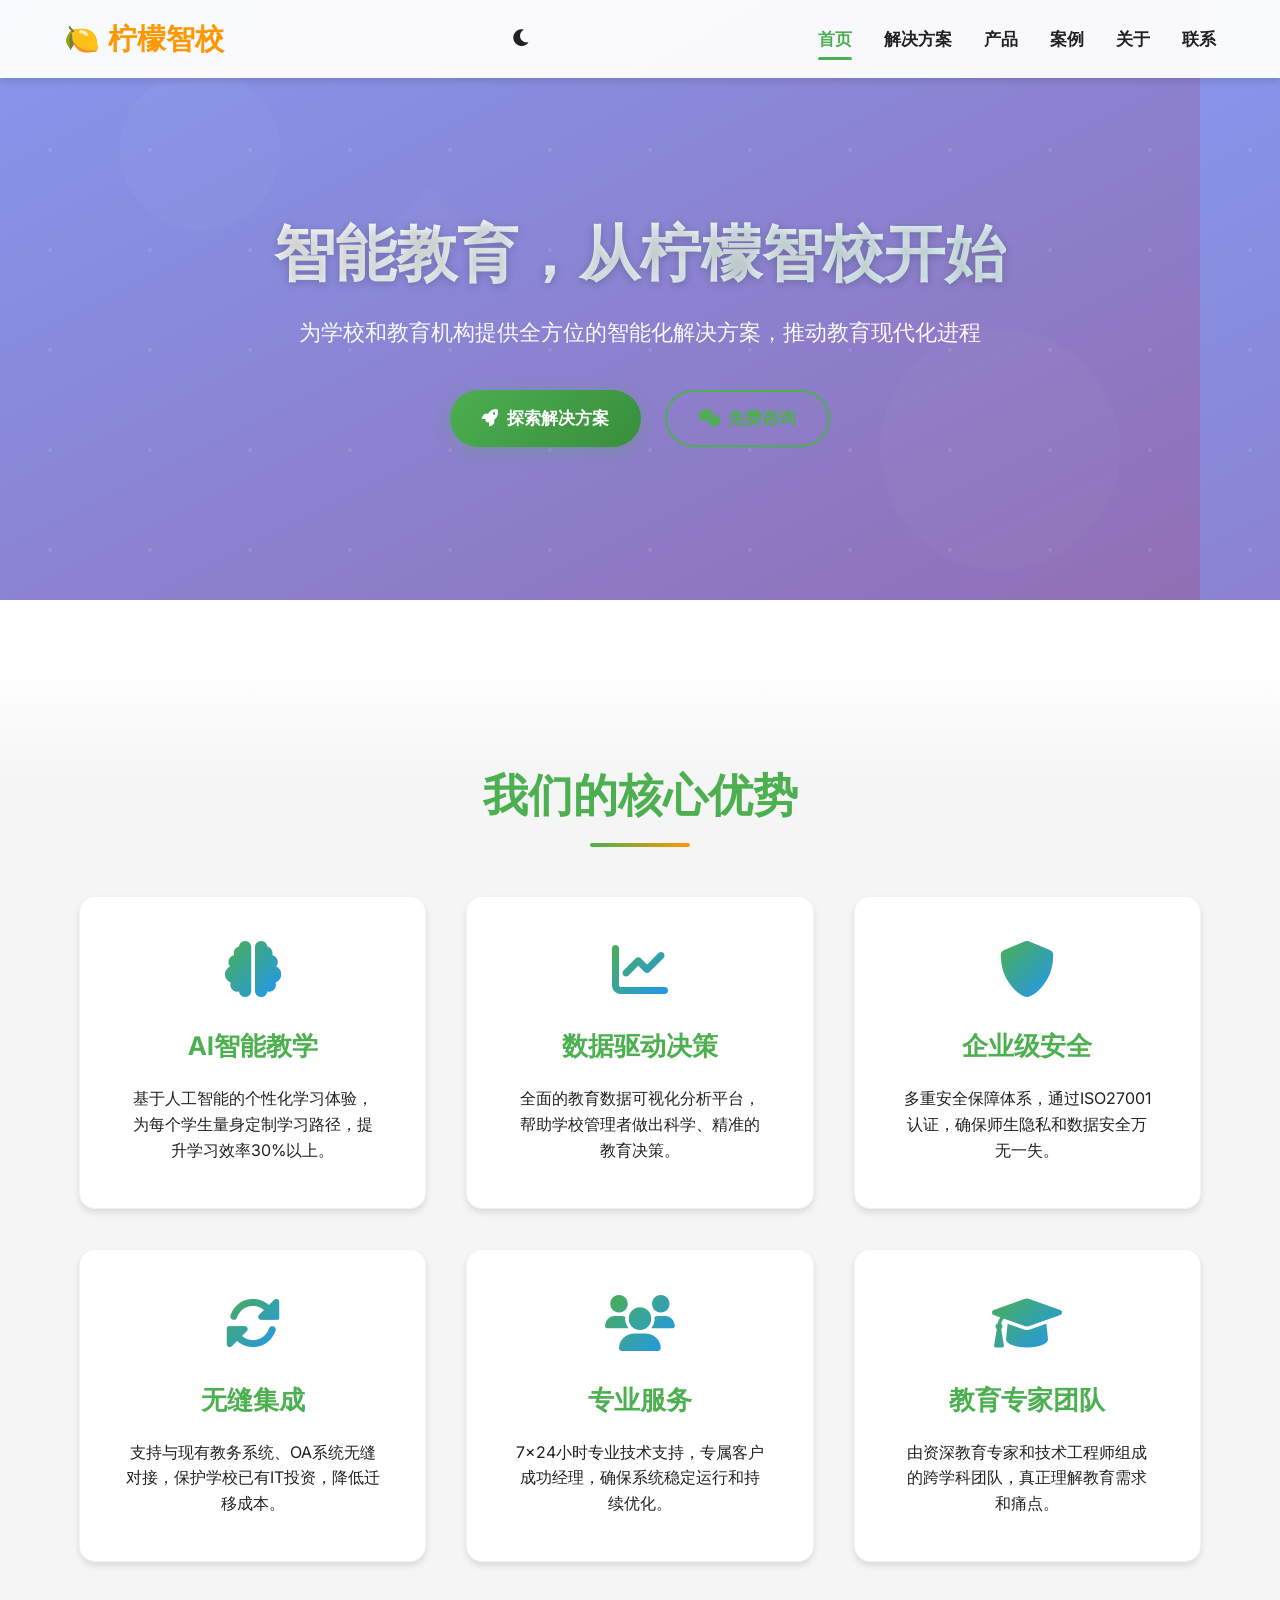
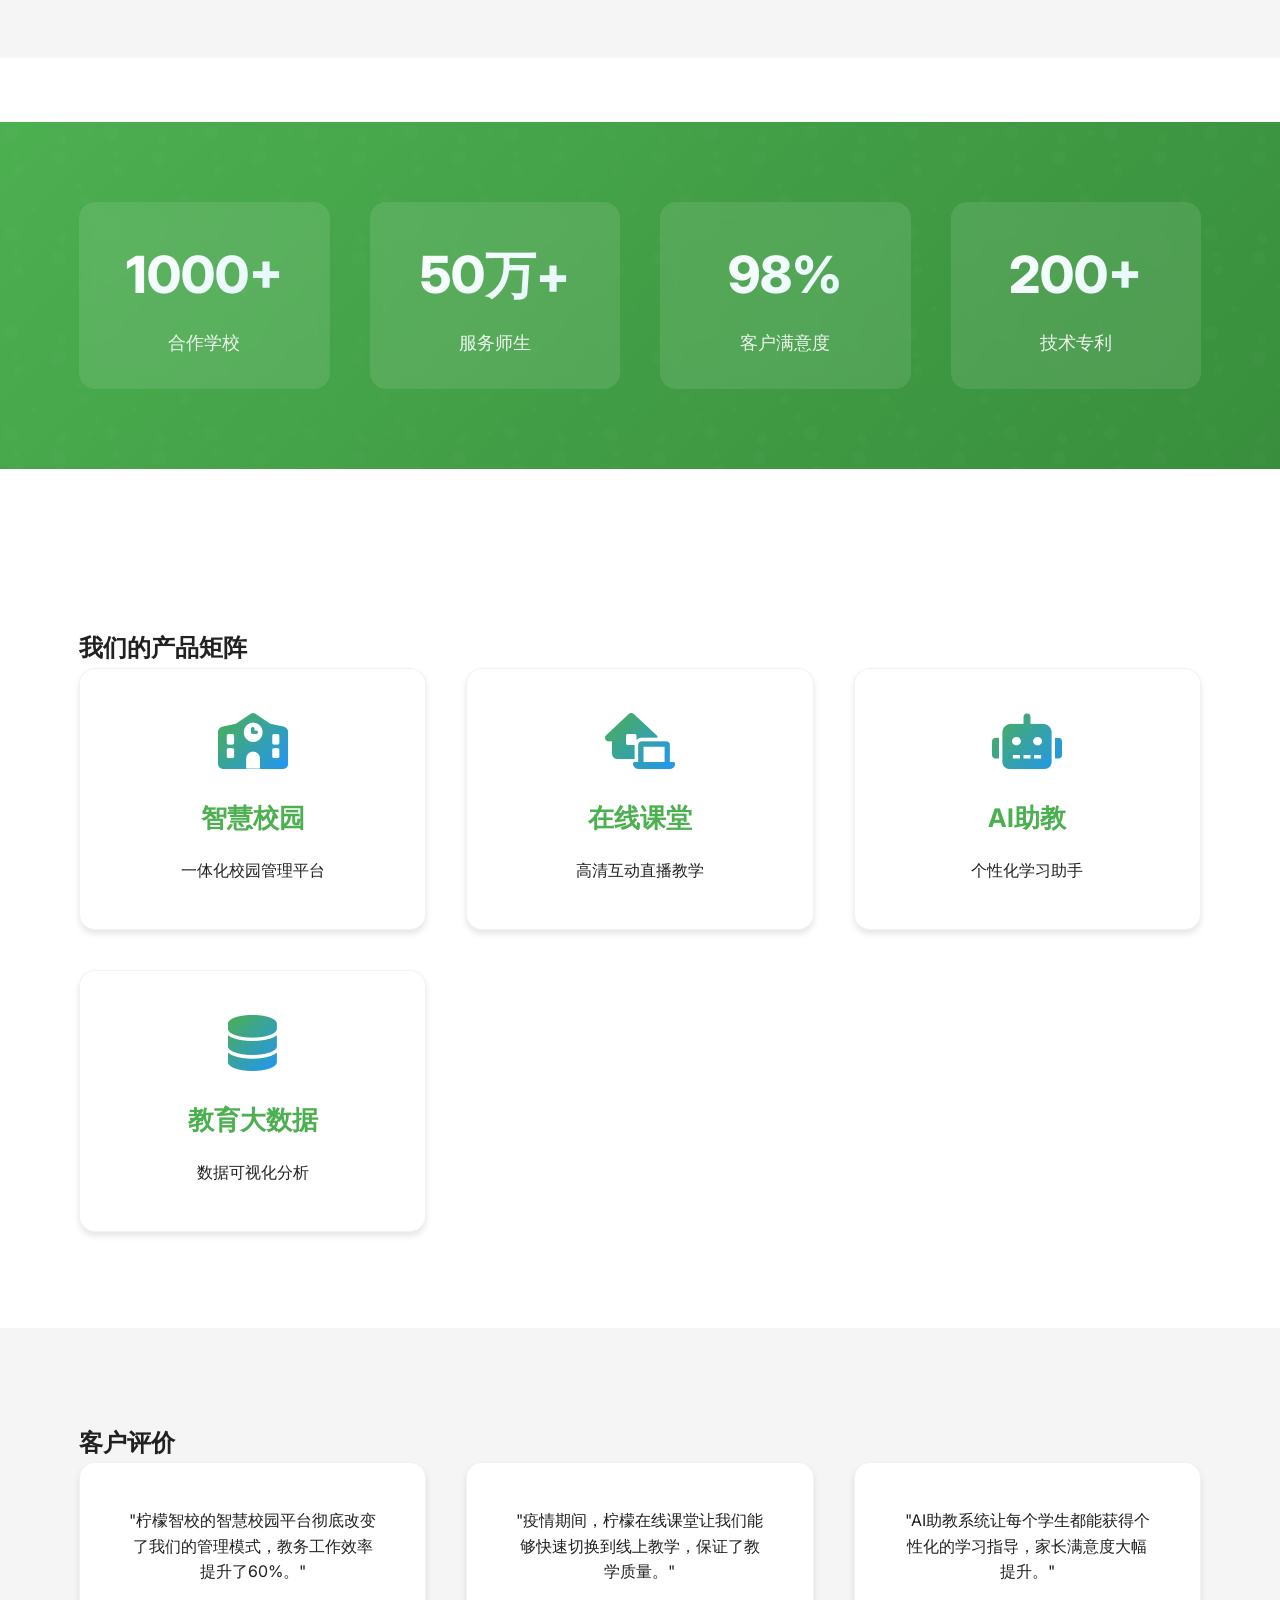
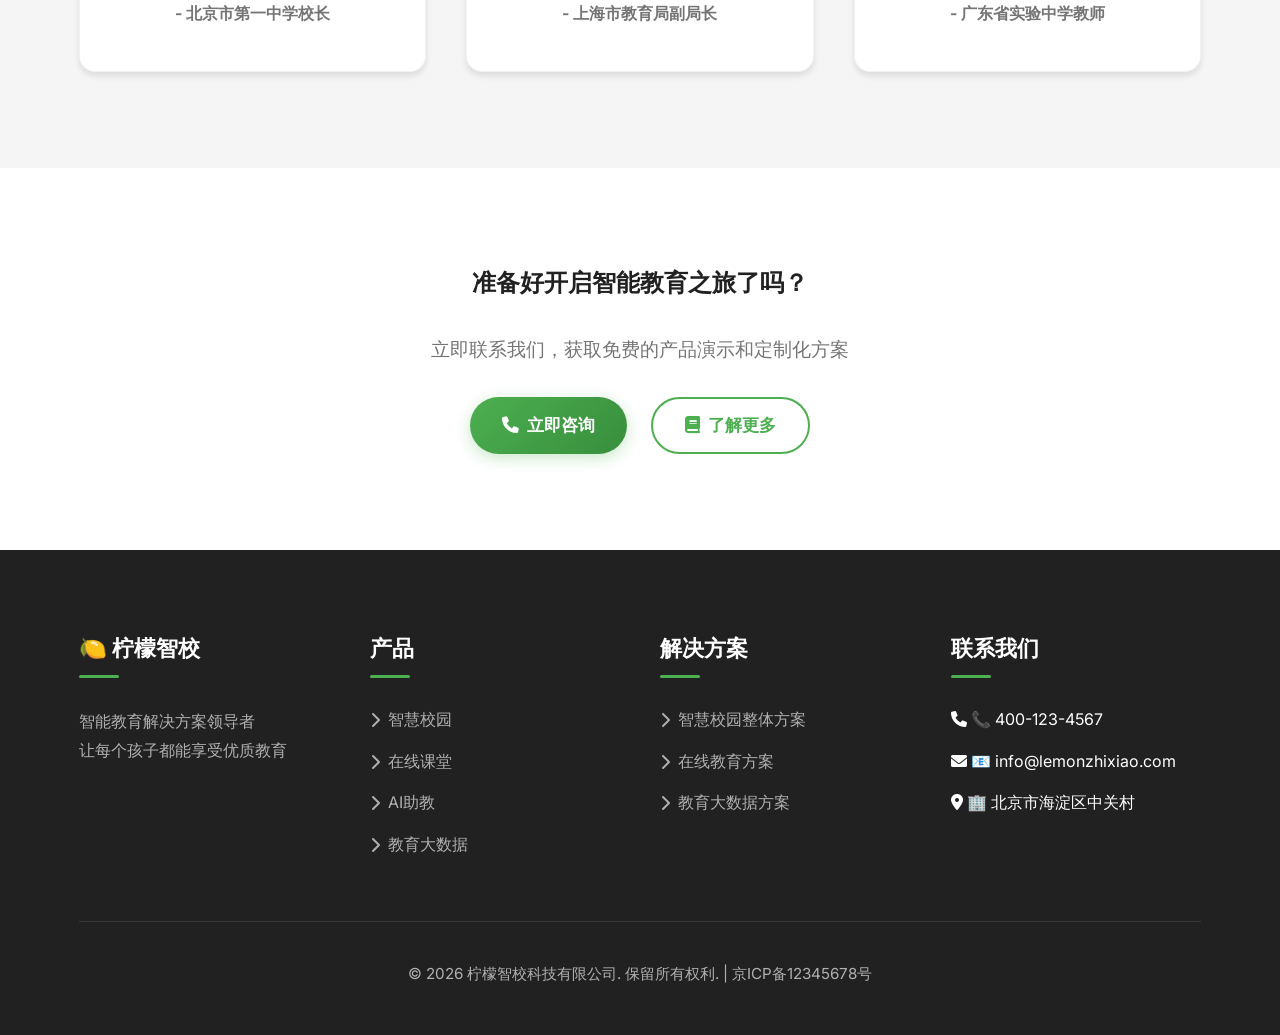
==== index.html @ 6e12d5cb "Initial commit: Lemon Zhixiao official website" ====
<!DOCTYPE html>
<html lang="zh-CN">
<head>
    <meta charset="UTF-8">
    <meta name="viewport" content="width=device-width, initial-scale=1.0">
    <meta name="description" content="柠檬智校提供全方位的智慧教育解决方案，包括智慧校园、在线课堂、AI助教、教育大数据等产品，服务全国1000+学校和教育机构。">
    <meta name="keywords" content="智慧教育,在线课堂,AI助教,教育大数据,智慧校园,教育科技">
    <meta name="author" content="柠檬智校">
    <meta property="og:title" content="柠檬智校 - 智能教育解决方案 | 引领教育数字化转型">
    <meta property="og:description" content="柠檬智校提供全方位的智慧教育解决方案，服务全国1000+学校和教育机构。">
    <meta property="og:type" content="website">
    <meta property="og:url" content="https://lemonzhixiao.com">
    <title>柠檬智校 - 智能教育解决方案 | 引领教育数字化转型</title>
    <link rel="stylesheet" href="styles-enhanced.css">
    <link rel="stylesheet" href="https://cdnjs.cloudflare.com/ajax/libs/font-awesome/6.0.0/css/all.min.css">
    <link rel="preconnect" href="https://fonts.googleapis.com">
    <link rel="preconnect" href="https://fonts.gstatic.com" crossorigin>
    <link href="https://fonts.googleapis.com/css2?family=Inter:wght@300;400;500;600;700;800&display=swap" rel="stylesheet">
    <!-- PWA Manifest -->
    <link rel="manifest" href="manifest.json">
    <link rel="apple-touch-icon" href="images/apple-touch-icon.png">
</head>
<body>
    <!-- 导航栏 -->
    <nav class="navbar">
        <div class="container">
            <a href="index.html" class="logo">🍋 <span>柠檬智校</span></a>
            <button class="theme-toggle">
                <i class="fas fa-moon"></i>
            </button>
            <ul class="nav-links">
                <li><a href="index.html" class="active">首页</a></li>
                <li><a href="solutions.html">解决方案</a></li>
                <li><a href="products.html">产品</a></li>
                <li><a href="cases.html">案例</a></li>
                <li><a href="about.html">关于</a></li>
                <li><a href="contact.html">联系</a></li>
            </ul>
        </div>
    </nav>

    <!-- 首页横幅 -->
    <header class="hero">
        <div class="hero-content">
            <h1>智能教育，从柠檬智校开始</h1>
            <p>为学校和教育机构提供全方位的智能化解决方案，推动教育现代化进程</p>
            <div class="cta-buttons">
                <a href="solutions.html" class="btn primary">
                    <i class="fas fa-rocket"></i> 探索解决方案
                </a>
                <a href="contact.html" class="btn secondary">
                    <i class="fas fa-comments"></i> 免费咨询
                </a>
            </div>
        </div>
    </header>

    <!-- 核心优势 -->
    <section class="features">
        <div class="container">
            <h2>我们的核心优势</h2>
            <div class="feature-grid">
                <div class="feature-card">
                    <i class="fas fa-brain"></i>
                    <h3>AI智能教学</h3>
                    <p>基于人工智能的个性化学习体验，为每个学生量身定制学习路径，提升学习效率30%以上。</p>
                </div>
                <div class="feature-card">
                    <i class="fas fa-chart-line"></i>
                    <h3>数据驱动决策</h3>
                    <p>全面的教育数据可视化分析平台，帮助学校管理者做出科学、精准的教育决策。</p>
                </div>
                <div class="feature-card">
                    <i class="fas fa-shield-alt"></i>
                    <h3>企业级安全</h3>
                    <p>多重安全保障体系，通过ISO27001认证，确保师生隐私和数据安全万无一失。</p>
                </div>
                <div class="feature-card">
                    <i class="fas fa-sync-alt"></i>
                    <h3>无缝集成</h3>
                    <p>支持与现有教务系统、OA系统无缝对接，保护学校已有IT投资，降低迁移成本。</p>
                </div>
                <div class="feature-card">
                    <i class="fas fa-users"></i>
                    <h3>专业服务</h3>
                    <p>7×24小时专业技术支持，专属客户成功经理，确保系统稳定运行和持续优化。</p>
                </div>
                <div class="feature-card">
                    <i class="fas fa-graduation-cap"></i>
                    <h3>教育专家团队</h3>
                    <p>由资深教育专家和技术工程师组成的跨学科团队，真正理解教育需求和痛点。</p>
                </div>
            </div>
        </div>
    </section>

    <!-- 统计数据 -->
    <section class="stats">
        <div class="container">
            <div class="stats-grid">
                <div class="stat-item">
                    <h3>1000+</h3>
                    <p>合作学校</p>
                </div>
                <div class="stat-item">
                    <h3>50万+</h3>
                    <p>服务师生</p>
                </div>
                <div class="stat-item">
                    <h3>98%</h3>
                    <p>客户满意度</p>
                </div>
                <div class="stat-item">
                    <h3>200+</h3>
                    <p>技术专利</p>
                </div>
            </div>
        </div>
    </section>

    <!-- 产品概览 -->
    <section class="page-content">
        <div class="container">
            <h2>我们的产品矩阵</h2>
            <div class="feature-grid">
                <div class="feature-card">
                    <i class="fas fa-school"></i>
                    <h3>智慧校园</h3>
                    <p>一体化校园管理平台</p>
                </div>
                <div class="feature-card">
                    <i class="fas fa-laptop-house"></i>
                    <h3>在线课堂</h3>
                    <p>高清互动直播教学</p>
                </div>
                <div class="feature-card">
                    <i class="fas fa-robot"></i>
                    <h3>AI助教</h3>
                    <p>个性化学习助手</p>
                </div>
                <div class="feature-card">
                    <i class="fas fa-database"></i>
                    <h3>教育大数据</h3>
                    <p>数据可视化分析</p>
                </div>
            </div>
        </div>
    </section>

    <!-- 客户评价 -->
    <section class="page-content" style="background: var(--surface);">
        <div class="container">
            <h2>客户评价</h2>
            <div class="feature-grid">
                <div class="feature-card">
                    <p>"柠檬智校的智慧校园平台彻底改变了我们的管理模式，教务工作效率提升了60%。"</p>
                    <h4 style="margin-top: 1rem; color: var(--text-secondary);">- 北京市第一中学校长</h4>
                </div>
                <div class="feature-card">
                    <p>"疫情期间，柠檬在线课堂让我们能够快速切换到线上教学，保证了教学质量。"</p>
                    <h4 style="margin-top: 1rem; color: var(--text-secondary);">- 上海市教育局副局长</h4>
                </div>
                <div class="feature-card">
                    <p>"AI助教系统让每个学生都能获得个性化的学习指导，家长满意度大幅提升。"</p>
                    <h4 style="margin-top: 1rem; color: var(--text-secondary);">- 广东省实验中学教师</h4>
                </div>
            </div>
        </div>
    </section>

    <!-- 行动号召 -->
    <section class="page-content">
        <div class="container" style="text-align: center;">
            <h2>准备好开启智能教育之旅了吗？</h2>
            <p style="font-size: 1.2rem; margin: 2rem 0; color: var(--text-secondary);">立即联系我们，获取免费的产品演示和定制化方案</p>
            <div class="cta-buttons">
                <a href="contact.html" class="btn primary">
                    <i class="fas fa-phone"></i> 立即咨询
                </a>
                <a href="solutions.html" class="btn secondary">
                    <i class="fas fa-book"></i> 了解更多
                </a>
            </div>
        </div>
    </section>

    <!-- 页脚 -->
    <footer class="footer">
        <div class="container">
            <div class="footer-grid">
                <div class="footer-section">
                    <h3>🍋 柠檬智校</h3>
                    <p style="color: #b0b0b0; line-height: 1.8;">智能教育解决方案领导者<br>让每个孩子都能享受优质教育</p>
                </div>
                <div class="footer-section">
                    <h3>产品</h3>
                    <ul class="footer-links">
                        <li><a href="products.html"><i class="fas fa-chevron-right"></i> 智慧校园</a></li>
                        <li><a href="products.html"><i class="fas fa-chevron-right"></i> 在线课堂</a></li>
                        <li><a href="products.html"><i class="fas fa-chevron-right"></i> AI助教</a></li>
                        <li><a href="products.html"><i class="fas fa-chevron-right"></i> 教育大数据</a></li>
                    </ul>
                </div>
                <div class="footer-section">
                    <h3>解决方案</h3>
                    <ul class="footer-links">
                        <li><a href="solutions.html"><i class="fas fa-chevron-right"></i> 智慧校园整体方案</a></li>
                        <li><a href="solutions.html"><i class="fas fa-chevron-right"></i> 在线教育方案</a></li>
                        <li><a href="solutions.html"><i class="fas fa-chevron-right"></i> 教育大数据方案</a></li>
                    </ul>
                </div>
                <div class="footer-section">
                    <h3>联系我们</h3>
                    <ul class="footer-links">
                        <li><i class="fas fa-phone"></i> 📞 400-123-4567</li>
                        <li><i class="fas fa-envelope"></i> 📧 info@lemonzhixiao.com</li>
                        <li><i class="fas fa-map-marker-alt"></i> 🏢 北京市海淀区中关村</li>
                    </ul>
                </div>
            </div>
            <div class="copyright">
                <p>&copy; 2026 柠檬智校科技有限公司. 保留所有权利. | 京ICP备12345678号</p>
            </div>
        </div>
    </footer>

    <script src="js/main.js"></script>
    <!-- Google Analytics (模拟) -->
    <script>
        // 模拟GA跟踪
        console.log('Analytics initialized');
    </script>
</body>
</html>
---- styles-enhanced.css ----
/* 增强版样式 - 包含现代化动画和交互效果 */

/* 现代化重置和基础样式 */
* {
    margin: 0;
    padding: 0;
    box-sizing: border-box;
}

:root {
    --primary-color: #4CAF50;
    --primary-dark: #388E3C;
    --primary-light: #81C784;
    --secondary-color: #FF9800;
    --accent-color: #2196F3;
    --text-primary: #212121;
    --text-secondary: #757575;
    --background: #ffffff;
    --surface: #f5f5f5;
    --shadow: 0 4px 6px rgba(0, 0, 0, 0.1);
    --shadow-lg: 0 10px 25px rgba(0, 0, 0, 0.15);
    --shadow-xl: 0 20px 40px rgba(0, 0, 0, 0.2);
    --border-radius: 16px;
    --transition: all 0.3s cubic-bezier(0.4, 0, 0.2, 1);
    --ease-out: cubic-bezier(0.0, 0.0, 0.2, 1);
    --ease-in: cubic-bezier(0.4, 0.0, 1, 1);
}

body {
    font-family: 'Inter', -apple-system, BlinkMacSystemFont, 'Segoe UI', Roboto, Oxygen, Ubuntu, Cantarell, sans-serif;
    line-height: 1.6;
    color: var(--text-primary);
    background-color: var(--background);
    overflow-x: hidden;
    position: relative;
}

.container {
    width: 90%;
    max-width: 1200px;
    margin: 0 auto;
    padding: 0 15px;
}

/* 加载动画 */
.loading {
    opacity: 0;
}

.fade-in {
    animation: fadeIn 0.6s var(--ease-out) forwards;
}

@keyframes fadeIn {
    from { opacity: 0; transform: translateY(20px); }
    to { opacity: 1; transform: translateY(0); }
}

/* 导航栏 - 固定顶部，半透明效果 */
.navbar {
    background: rgba(255, 255, 255, 0.95);
    backdrop-filter: blur(12px);
    -webkit-backdrop-filter: blur(12px);
    box-shadow: var(--shadow);
    position: fixed;
    top: 0;
    left: 0;
    right: 0;
    z-index: 1000;
    transition: var(--transition);
    padding: 0.5rem 0;
}

.navbar.scrolled {
    background: rgba(255, 255, 255, 0.98);
    box-shadow: var(--shadow-xl);
    padding: 0.3rem 0;
}

.navbar .container {
    display: flex;
    justify-content: space-between;
    align-items: center;
    padding: 0.5rem 0;
}

.logo {
    font-size: 1.8rem;
    font-weight: 800;
    color: var(--primary-color);
    text-decoration: none;
    display: flex;
    align-items: center;
    gap: 8px;
    transition: var(--transition);
}

.logo:hover {
    transform: scale(1.05);
}

.logo span {
    color: var(--secondary-color);
}

.nav-links {
    display: flex;
    list-style: none;
    gap: 2rem;
}

.nav-links a {
    text-decoration: none;
    color: var(--text-primary);
    font-weight: 600;
    font-size: 1.05rem;
    position: relative;
    transition: var(--transition);
    padding: 0.5rem 0;
    display: flex;
    align-items: center;
    gap: 4px;
}

.nav-links a:hover,
.nav-links a.active {
    color: var(--primary-color);
}

.nav-links a::after {
    content: '';
    position: absolute;
    bottom: 0;
    left: 0;
    width: 0;
    height: 3px;
    background: var(--primary-color);
    transition: var(--transition);
    border-radius: 2px;
}

.nav-links a:hover::after,
.nav-links a.active::after {
    width: 100%;
}

/* 暗黑模式切换按钮 */
.theme-toggle {
    background: none;
    border: none;
    font-size: 1.2rem;
    cursor: pointer;
    padding: 0.5rem;
    border-radius: 50%;
    transition: var(--transition);
    color: var(--text-primary);
}

.theme-toggle:hover {
    background: var(--surface);
    transform: rotate(15deg);
}

/* 按钮样式 */
.btn {
    display: inline-flex;
    align-items: center;
    justify-content: center;
    padding: 0.8rem 2rem;
    border-radius: 50px;
    text-decoration: none;
    font-weight: 700;
    font-size: 1.05rem;
    text-align: center;
    transition: var(--transition);
    cursor: pointer;
    border: none;
    outline: none;
    gap: 8px;
    position: relative;
    overflow: hidden;
}

.btn::before {
    content: '';
    position: absolute;
    top: 0;
    left: 0;
    right: 0;
    bottom: 0;
    background: linear-gradient(135deg, rgba(255,255,255,0.2), transparent);
    opacity: 0;
    transition: var(--transition);
}

.btn:hover::before {
    opacity: 1;
}

.btn.primary {
    background: linear-gradient(135deg, var(--primary-color), var(--primary-dark));
    color: white;
    box-shadow: 0 4px 15px rgba(76, 175, 80, 0.3);
}

.btn.primary:hover {
    transform: translateY(-4px);
    box-shadow: 0 8px 25px rgba(76, 175, 80, 0.4);
}

.btn.secondary {
    background: transparent;
    color: var(--primary-color);
    border: 2px solid var(--primary-color);
}

.btn.secondary:hover {
    background: var(--primary-color);
    color: white;
    transform: translateY(-4px);
}

/* 首页横幅 - 英雄区域 */
.hero {
    background: url('images/hero-bg.svg');
    color: white;
    text-align: center;
    padding: 10rem 0 6rem;
    margin-bottom: 4rem;
    position: relative;
    overflow: hidden;
    min-height: 600px;
    display: flex;
    align-items: center;
    justify-content: center;
}

.hero-content {
    max-width: 800px;
    z-index: 2;
}

.hero h1 {
    font-size: 3.8rem;
    font-weight: 800;
    margin-bottom: 1.5rem;
    line-height: 1.2;
    text-shadow: 0 2px 8px rgba(0,0,0,0.2);
    background: linear-gradient(135deg, white, #e0f7fa);
    -webkit-background-clip: text;
    -webkit-text-fill-color: transparent;
    background-clip: text;
}

.hero p {
    font-size: 1.4rem;
    margin-bottom: 2.5rem;
    max-width: 700px;
    margin-left: auto;
    margin-right: auto;
    opacity: 0.95;
    font-weight: 300;
}

.cta-buttons {
    display: flex;
    justify-content: center;
    gap: 1.5rem;
    flex-wrap: wrap;
}

/* 核心优势卡片 */
.features {
    padding: 6rem 0;
    background: var(--surface);
    position: relative;
}

.features::before {
    content: '';
    position: absolute;
    top: 0;
    left: 0;
    right: 0;
    height: 120px;
    background: linear-gradient(to bottom, white 0%, transparent 100%);
}

.features h2 {
    text-align: center;
    margin-bottom: 4rem;
    font-size: 2.8rem;
    font-weight: 800;
    color: var(--primary-color);
    position: relative;
}

.features h2::after {
    content: '';
    position: absolute;
    bottom: -15px;
    left: 50%;
    transform: translateX(-50%);
    width: 100px;
    height: 4px;
    background: linear-gradient(90deg, var(--primary-color), var(--secondary-color));
    border-radius: 2px;
}

.feature-grid {
    display: grid;
    grid-template-columns: repeat(auto-fit, minmax(320px, 1fr));
    gap: 2.5rem;
}

.feature-card {
    background: white;
    padding: 2.8rem;
    border-radius: var(--border-radius);
    box-shadow: var(--shadow);
    text-align: center;
    transition: var(--transition);
    position: relative;
    overflow: hidden;
    border: 1px solid rgba(0,0,0,0.05);
}

.feature-card::before {
    content: '';
    position: absolute;
    top: 0;
    left: 0;
    right: 0;
    height: 4px;
    background: linear-gradient(90deg, var(--primary-color), var(--secondary-color));
    transform: scaleX(0);
    transition: var(--transition);
}

.feature-card:hover {
    transform: translateY(-12px);
    box-shadow: var(--shadow-xl);
}

.feature-card:hover::before {
    transform: scaleX(1);
}

.feature-card i {
    font-size: 3.5rem;
    margin-bottom: 1.8rem;
    background: linear-gradient(135deg, var(--primary-color), var(--accent-color));
    -webkit-background-clip: text;
    -webkit-text-fill-color: transparent;
    background-clip: text;
}

.feature-card h3 {
    color: var(--primary-color);
    margin-bottom: 1.2rem;
    font-size: 1.6rem;
    font-weight: 700;
}

/* 统计数据 */
.stats {
    background: linear-gradient(135deg, var(--primary-color), var(--primary-dark));
    color: white;
    padding: 5rem 0;
    margin: 4rem 0;
    position: relative;
    overflow: hidden;
}

.stats::before {
    content: '';
    position: absolute;
    top: 0;
    left: 0;
    right: 0;
    bottom: 0;
    background: url("data:image/svg+xml,%3Csvg width='100' height='100' viewBox='0 0 100 100' xmlns='http://www.w3.org/2000/svg'%3E%3Cpath d='M11 18c3.866 0 7-3.134 7-7s-3.134-7-7-7-7 3.134-7 7 3.134 7 7 7zm48 25c3.866 0 7-3.134 7-7s-3.134-7-7-7-7 3.134-7 7 3.134 7 7 7zm-43-7c1.657 0 3-1.343 3-3s-1.343-3-3-3-3 1.343-3 3 1.343 3 3 3zm63 31c1.657 0 3-1.343 3-3s-1.343-3-3-3-3 1.343-3 3 1.343 3 3 3zM34 90c1.657 0 3-1.343 3-3s-1.343-3-3-3-3 1.343-3 3 1.343 3 3 3zm56-76c1.657 0 3-1.343 3-3s-1.343-3-3-3-3 1.343-3 3 1.343 3 3 3zm-5 68c2.762 0 5-2.238 5-5s-2.238-5-5-5-5 2.238-5 5 2.238 5 5 5zm15 19c2.762 0 5-2.238 5-5s-2.238-5-5-5-5 2.238-5 5 2.238 5 5 5zM18 53c2.762 0 5-2.238 5-5s-2.238-5-5-5-5 2.238-5 5 2.238 5 5 5zm44-31c2.762 0 5-2.238 5-5s-2.238-5-5-5-5 2.238-5 5 2.238 5 5 5z' fill='%23ffffff' fill-opacity='0.05' fill-rule='evenodd'/%3E%3C/svg%3E");
    opacity: 0.3;
}

.stats-grid {
    display: grid;
    grid-template-columns: repeat(auto-fit, minmax(220px, 1fr));
    gap: 2.5rem;
    text-align: center;
}

.stat-item {
    position: relative;
    padding: 2rem;
    border-radius: var(--border-radius);
    background: rgba(255, 255, 255, 0.1);
    backdrop-filter: blur(10px);
    transition: var(--transition);
}

.stat-item:hover {
    transform: scale(1.05);
    background: rgba(255, 255, 255, 0.15);
}

.stat-item h3 {
    font-size: 3.2rem;
    font-weight: 800;
    margin-bottom: 0.8rem;
    background: linear-gradient(135deg, white, #e0f7fa);
    -webkit-background-clip: text;
    -webkit-text-fill-color: transparent;
    background-clip: text;
}

.stat-item p {
    font-size: 1.1rem;
    opacity: 0.9;
    font-weight: 500;
}

/* 页面内容通用样式 */
.page-content {
    padding: 6rem 0;
}

.page-content h1 {
    text-align: center;
    margin-bottom: 4rem;
    font-size: 3rem;
    font-weight: 800;
    color: var(--primary-color);
    position: relative;
}

.page-content h1::after {
    content: '';
    position: absolute;
    bottom: -20px;
    left: 50%;
    transform: translateX(-50%);
    width: 120px;
    height: 4px;
    background: linear-gradient(90deg, var(--primary-color), var(--secondary-color));
    border-radius: 2px;
}

.page-section {
    margin-bottom: 3.5rem;
    padding: 3rem;
    background: white;
    border-radius: var(--border-radius);
    box-shadow: var(--shadow);
    transition: var(--transition);
    border: 1px solid rgba(0,0,0,0.05);
}

.page-section:hover {
    transform: translateY(-8px);
    box-shadow: var(--shadow-lg);
}

.page-section h2 {
    color: var(--primary-color);
    margin-bottom: 2rem;
    font-size: 2.2rem;
    font-weight: 700;
    display: flex;
    align-items: center;
    gap: 12px;
}

.page-section h2 i {
    background: linear-gradient(135deg, var(--primary-color), var(--accent-color));
    -webkit-background-clip: text;
    -webkit-text-fill-color: transparent;
    background-clip: text;
}

.page-section h3 {
    color: var(--primary-color);
    margin: 1.8rem 0 1.2rem;
    font-size: 1.5rem;
    font-weight: 600;
}

.page-section ul {
    padding-left: 2rem;
    margin: 1.2rem 0;
}

.page-section li {
    margin-bottom: 0.8rem;
    color: var(--text-secondary);
    position: relative;
}

.page-section li::before {
    content: '✓';
    color: var(--primary-color);
    font-weight: bold;
    position: absolute;
    left: -1.5rem;
}

/* 联系表单 */
.contact-form {
    max-width: 700px;
    margin: 0 auto;
}

.form-group {
    margin-bottom: 1.8rem;
}

.form-group label {
    display: block;
    margin-bottom: 0.8rem;
    font-weight: 600;
    color: var(--text-primary);
    font-size: 1.1rem;
}

.form-control {
    width: 100%;
    padding: 1rem;
    border: 2px solid #e0e0e0;
    border-radius: 12px;
    font-size: 1rem;
    transition: var(--transition);
    font-family: inherit;
}

.form-control:focus {
    outline: none;
    border-color: var(--primary-color);
    box-shadow: 0 0 0 4px rgba(76, 175, 80, 0.1);
}

textarea.form-control {
    min-height: 180px;
    resize: vertical;
}

/* 页脚 */
.footer {
    background: var(--text-primary);
    color: white;
    padding: 5rem 0 3rem;
}

.footer-grid {
    display: grid;
    grid-template-columns: repeat(auto-fit, minmax(220px, 1fr));
    gap: 2.5rem;
    margin-bottom: 3rem;
}

.footer h3 {
    margin-bottom: 1.8rem;
    font-size: 1.4rem;
    font-weight: 700;
    position: relative;
    padding-bottom: 0.8rem;
}

.footer h3::after {
    content: '';
    position: absolute;
    bottom: 0;
    left: 0;
    width: 40px;
    height: 3px;
    background: var(--primary-color);
    border-radius: 2px;
}

.footer-links {
    list-style: none;
}

.footer-links li {
    margin-bottom: 1rem;
}

.footer-links a {
    color: #b0b0b0;
    text-decoration: none;
    transition: var(--transition);
    display: flex;
    align-items: center;
    gap: 8px;
}

.footer-links a:hover {
    color: white;
    transform: translateX(8px);
}

.copyright {
    text-align: center;
    padding-top: 2.5rem;
    border-top: 1px solid rgba(255, 255, 255, 0.1);
    color: #b0b0b0;
    font-size: 0.95rem;
}

/* 响应式设计 */
@media (max-width: 768px) {
    :root {
        --border-radius: 12px;
    }
    
    .navbar .container {
        flex-direction: column;
        gap: 1rem;
    }
    
    .nav-links {
        gap: 1.2rem;
        flex-wrap: wrap;
        justify-content: center;
    }
    
    .hero {
        padding: 8rem 0 5rem;
        min-height: 500px;
    }
    
    .hero h1 {
        font-size: 2.8rem;
    }
    
    .hero p {
        font-size: 1.2rem;
    }
    
    .cta-buttons {
        flex-direction: column;
        align-items: center;
    }
    
    .btn {
        width: 100%;
        max-width: 320px;
    }
    
    .features h2,
    .page-content h1 {
        font-size: 2.2rem;
    }
    
    .stat-item h3 {
        font-size: 2.8rem;
    }
    
    .page-section {
        padding: 2rem;
    }
    
    .page-content {
        padding: 4rem 0;
    }
}

@media (max-width: 480px) {
    .hero h1 {
        font-size: 2.4rem;
    }
    
    .features h2,
    .page-content h1 {
        font-size: 2rem;
    }
    
    .stat-item h3 {
        font-size: 2.4rem;
    }
    
    .nav-links {
        gap: 1rem;
    }
    
    .nav-links a {
        font-size: 1rem;
    }
}

/* 暗黑模式支持 */
@media (prefers-color-scheme: dark) {
    :root {
        --text-primary: #ffffff;
        --text-secondary: #b0b0b0;
        --background: #121212;
        --surface: #1e1e1e;
    }
    
    body {
        background-color: var(--background);
        color: var(--text-primary);
    }
    
    .page-section,
    .feature-card,
    .form-control {
        background: #2d2d2d;
        border-color: #404040;
        color: var(--text-primary);
    }
    
    .footer {
        background: #0a0a0a;
    }
}

/* 打印样式 */
@media print {
    .navbar,
    .cta-buttons,
    .stats,
    footer {
        display: none;
    }
    
    .page-content,
    .features {
        padding: 2rem 0;
    }
    
    body {
        font-size: 12pt;
    }
}
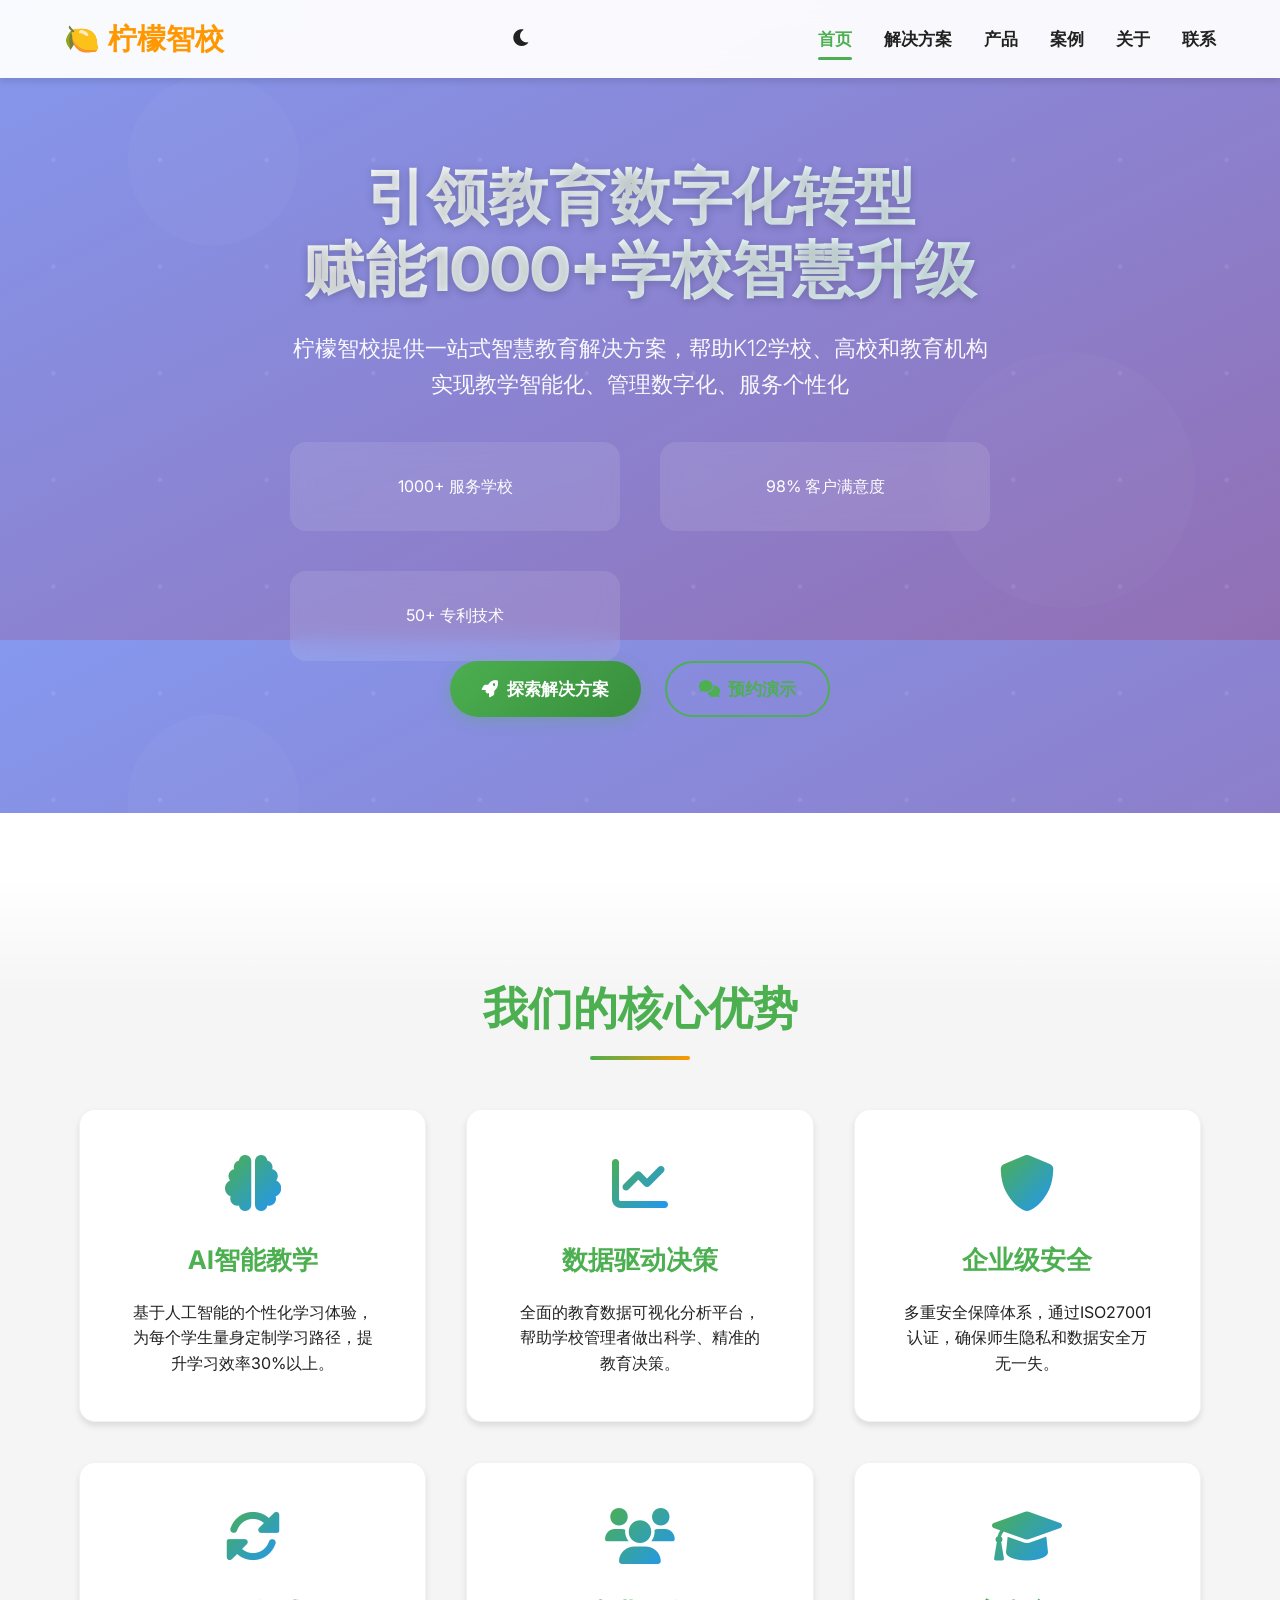
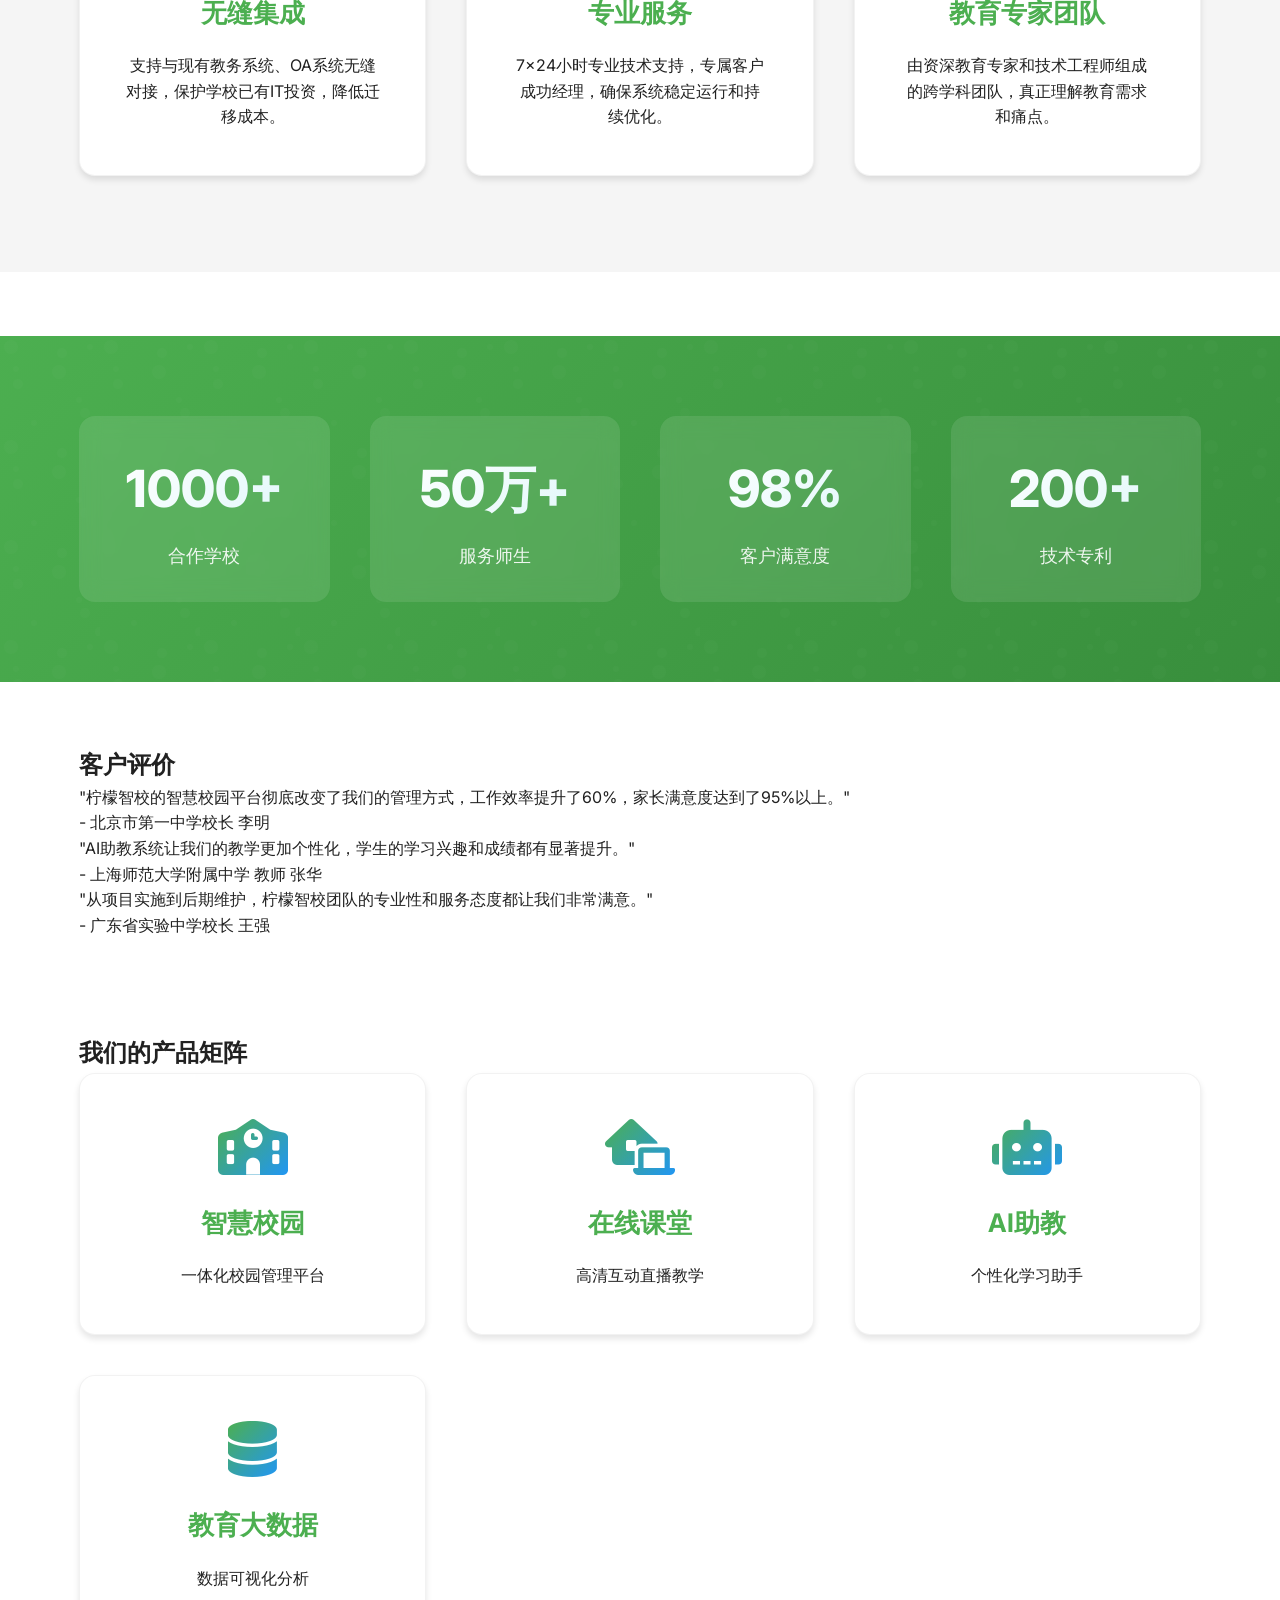
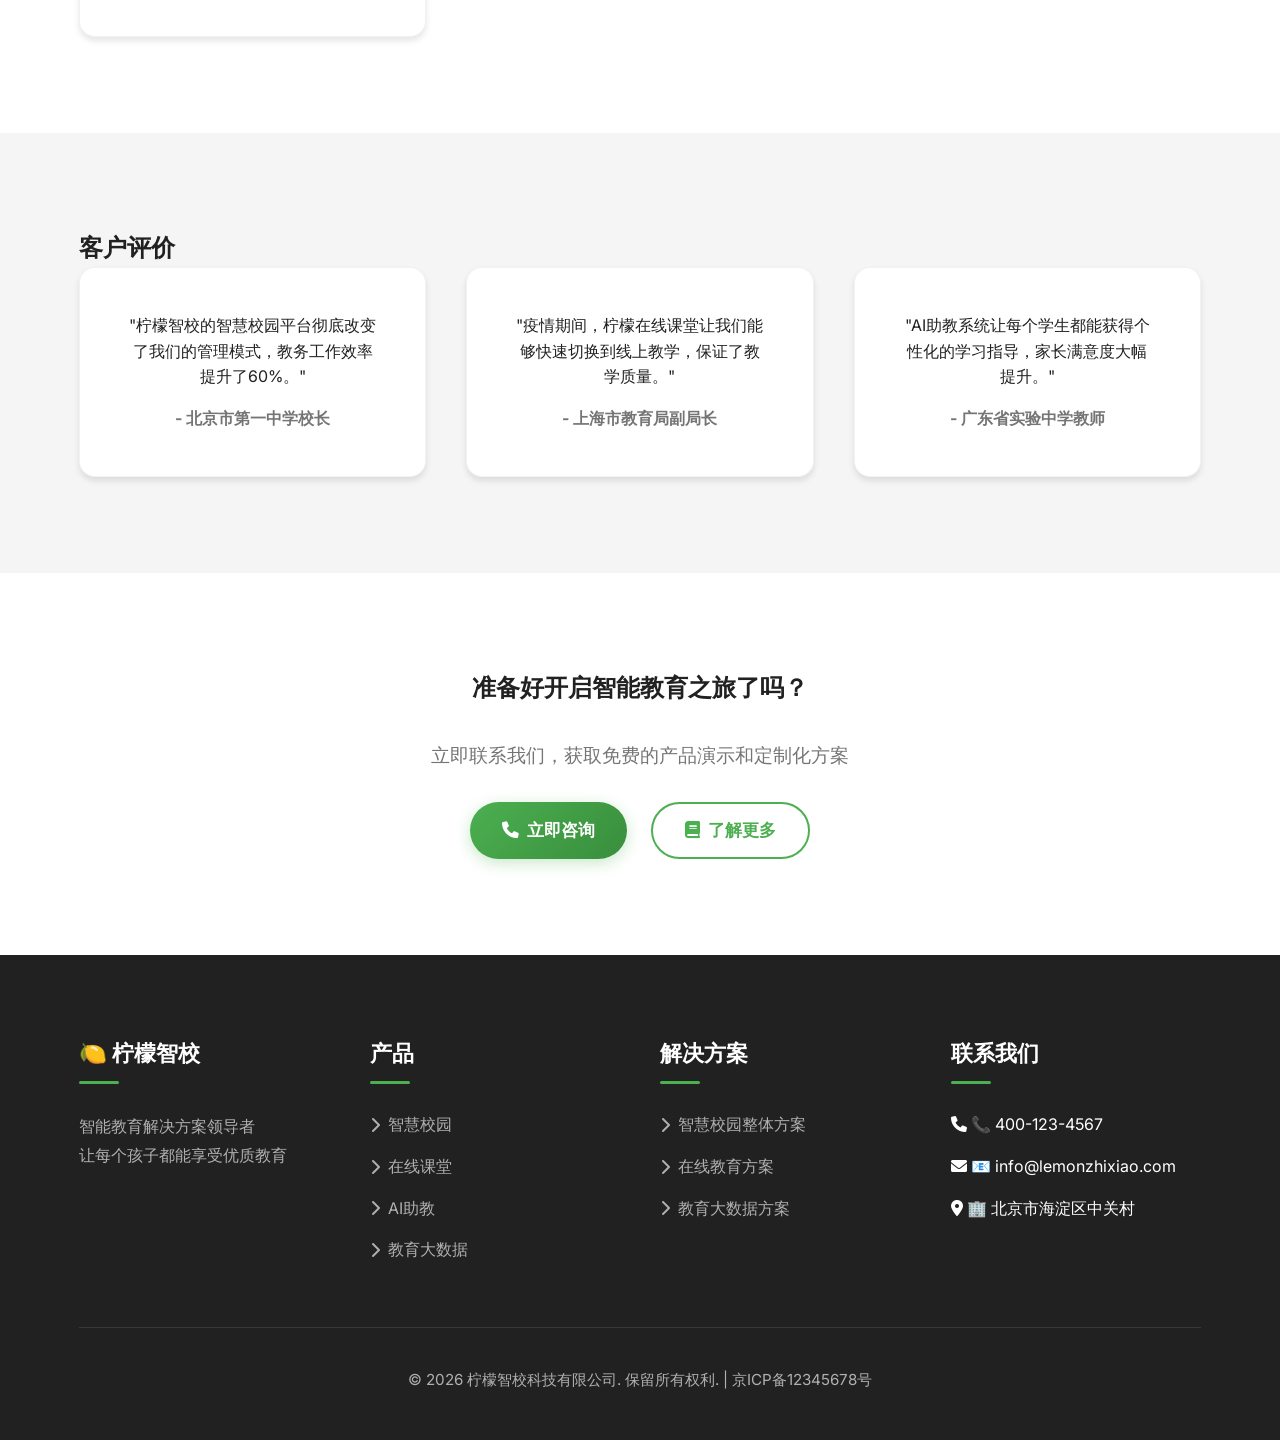
==== commit 524901a1: "Content optimization: Enhanced homepage with customer testimonials and improved value proposition" ====
--- a/index.html
+++ b/index.html
@@ -11,6 +11,8 @@
     <meta property="og:type" content="website">
     <meta property="og:url" content="https://lemonzhixiao.com">
     <title>柠檬智校 - 智能教育解决方案 | 引领教育数字化转型</title>
+    <link rel="icon" href="favicon.ico" type="image/x-icon">
+    <link rel="icon" href="favicon.ico" type="image/x-icon">
     <link rel="stylesheet" href="styles-enhanced.css">
     <link rel="stylesheet" href="https://cdnjs.cloudflare.com/ajax/libs/font-awesome/6.0.0/css/all.min.css">
     <link rel="preconnect" href="https://fonts.googleapis.com">
@@ -42,14 +44,28 @@
     <!-- 首页横幅 -->
     <header class="hero">
         <div class="hero-content">
-            <h1>智能教育，从柠檬智校开始</h1>
-            <p>为学校和教育机构提供全方位的智能化解决方案，推动教育现代化进程</p>
+            <h1>引领教育数字化转型<br>赋能1000+学校智慧升级</h1>
+            <p>柠檬智校提供一站式智慧教育解决方案，帮助K12学校、高校和教育机构实现教学智能化、管理数字化、服务个性化</p>
+            <div class="stats-grid">
+                <div class="stat-item">
+                    <span class="stat-number">1000+</span>
+                    <span class="stat-label">服务学校</span>
+                </div>
+                <div class="stat-item">
+                    <span class="stat-number">98%</span>
+                    <span class="stat-label">客户满意度</span>
+                </div>
+                <div class="stat-item">
+                    <span class="stat-number">50+</span>
+                    <span class="stat-label">专利技术</span>
+                </div>
+            </div>
             <div class="cta-buttons">
                 <a href="solutions.html" class="btn primary">
                     <i class="fas fa-rocket"></i> 探索解决方案
                 </a>
                 <a href="contact.html" class="btn secondary">
-                    <i class="fas fa-comments"></i> 免费咨询
+                    <i class="fas fa-comments"></i> 预约演示
                 </a>
             </div>
         </div>
@@ -113,6 +129,27 @@
                 <div class="stat-item">
                     <h3>200+</h3>
                     <p>技术专利</p>
+                </div>
+            </div>
+        </div>
+    </section>
+
+    <!-- 客户评价 -->
+    <section class="testimonials">
+        <div class="container">
+            <h2>客户评价</h2>
+            <div class="testimonial-grid">
+                <div class="testimonial-card">
+                    <p class="testimonial-text">"柠檬智校的智慧校园平台彻底改变了我们的管理方式，工作效率提升了60%，家长满意度达到了95%以上。"</p>
+                    <p class="testimonial-author">- 北京市第一中学校长 李明</p>
+                </div>
+                <div class="testimonial-card">
+                    <p class="testimonial-text">"AI助教系统让我们的教学更加个性化，学生的学习兴趣和成绩都有显著提升。"</p>
+                    <p class="testimonial-author">- 上海师范大学附属中学 教师 张华</p>
+                </div>
+                <div class="testimonial-card">
+                    <p class="testimonial-text">"从项目实施到后期维护，柠檬智校团队的专业性和服务态度都让我们非常满意。"</p>
+                    <p class="testimonial-author">- 广东省实验中学校长 王强</p>
                 </div>
             </div>
         </div>
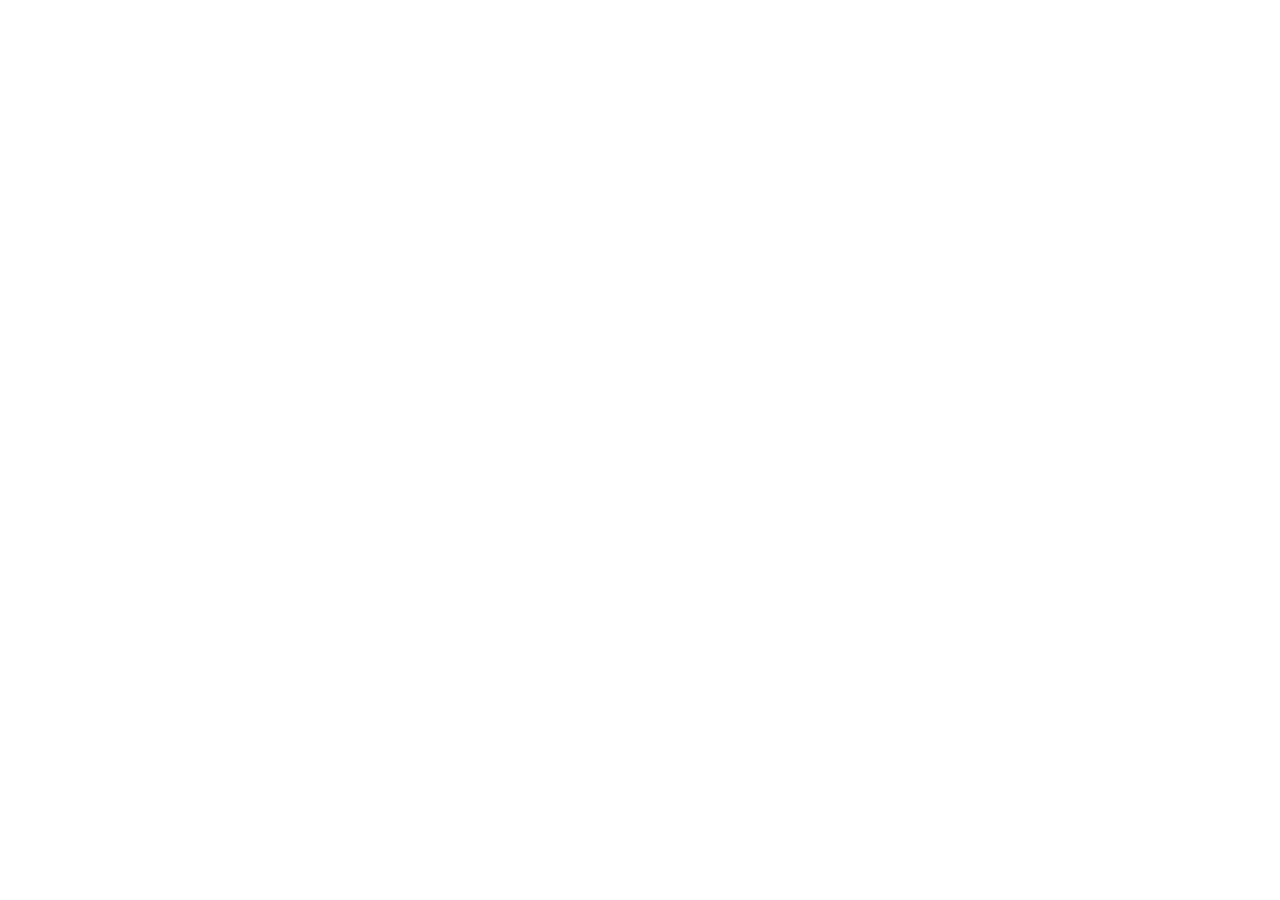
==== commit 6fd009b2: "Fix: Resolve SSL/TLS issues by updating OG URLs and adding HTTPS redirect" ====
--- a/index.html
+++ b/index.html
@@ -9,8 +9,14 @@
     <meta property="og:title" content="柠檬智校 - 智能教育解决方案 | 引领教育数字化转型">
     <meta property="og:description" content="柠檬智校提供全方位的智慧教育解决方案，服务全国1000+学校和教育机构。">
     <meta property="og:type" content="website">
-    <meta property="og:url" content="https://lemonzhixiao.com">
+    <meta property="og:url" content="https://crush4280.github.io/lemon-zhixiao">
     <title>柠檬智校 - 智能教育解决方案 | 引领教育数字化转型</title>
+    <!-- HTTPS强制重定向 -->
+    <script>
+        if (location.protocol !== 'https:') {
+            location.replace('https:' + location.href.substring(location.protocol.length));
+        }
+    </script>
     <link rel="icon" href="favicon.ico" type="image/x-icon">
     <link rel="icon" href="favicon.ico" type="image/x-icon">
     <link rel="stylesheet" href="styles-enhanced.css">
